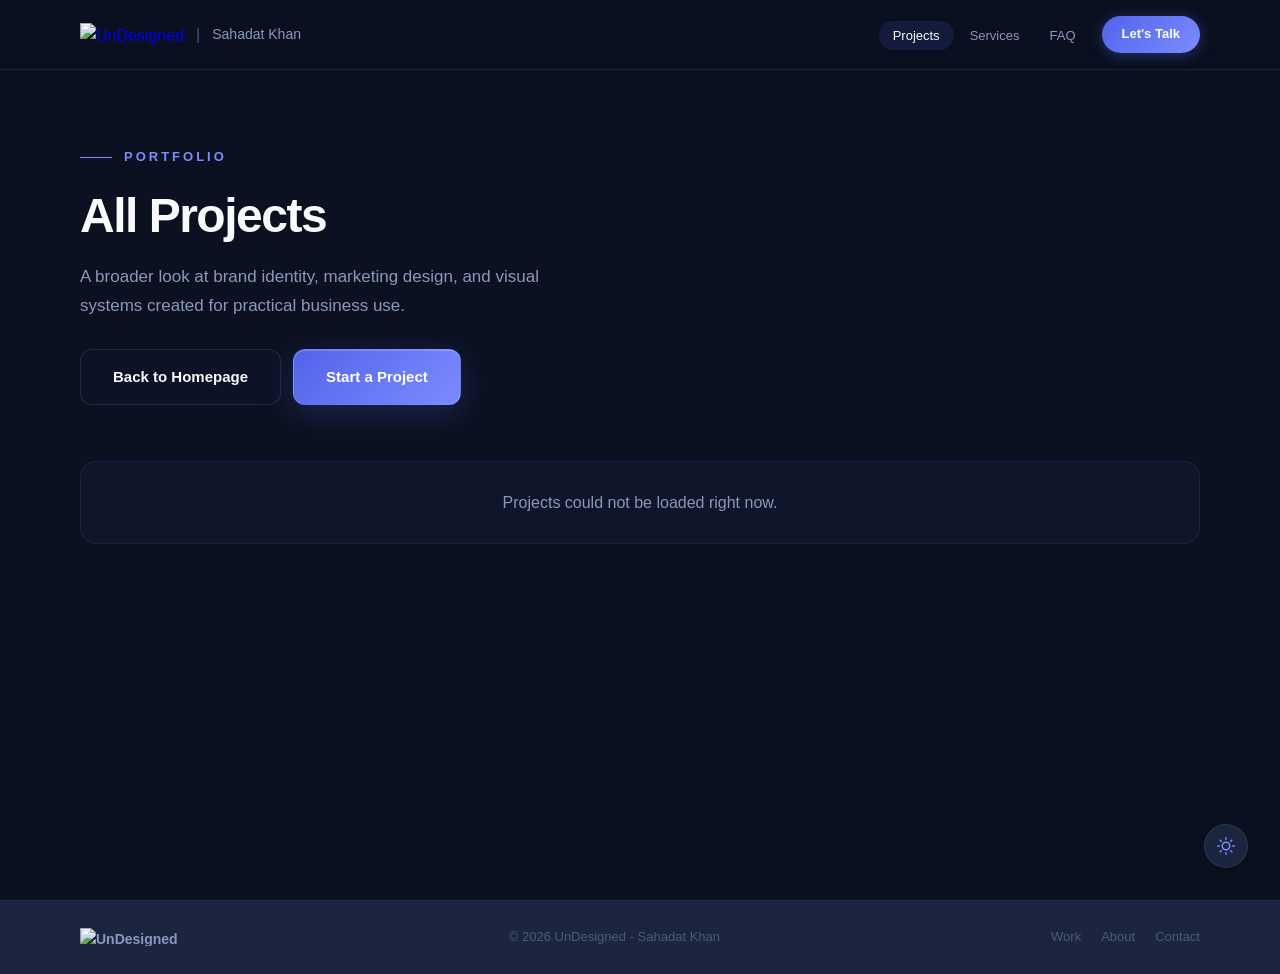
==== projects.html @ f13c40de "Add files via upload" ====
<!DOCTYPE html>
<html lang="en">

<head>
  <meta charset="UTF-8" />
  <meta name="viewport" content="width=device-width, initial-scale=1.0" />
  <title>Projects | UnDesigned by Sahadat Khan</title>
  <meta name="description"
    content="Selected brand identity, marketing design, and visual system projects by Sahadat Khan at UnDesigned." />
  <meta name="robots" content="index, follow" />
  <meta name="theme-color" content="#0b1120" />
  <link rel="shortcut icon" href="assets/favicons/favicon.ico" type="image/x-icon" />
  <link rel="icon" type="image/x-icon" href="assets/favicons/favicon.ico" />
  <link rel="stylesheet" href="style.css" />
  <style>
    .projects-page {
      min-height: 100vh;
      padding-top: 140px;
      background: var(--dark);
    }

    .projects-page-header {
      max-width: 1280px;
      margin: 0 auto 56px;
    }

    .all-projects-grid {
      display: grid;
      grid-template-columns: repeat(2, minmax(0, 1fr));
      gap: 24px;
      max-width: 1280px;
      margin: 0 auto;
    }

    .all-projects-grid .project-card {
      min-height: 100%;
    }

    .all-projects-grid .project-media {
      aspect-ratio: 16/10;
      min-height: 260px;
    }

    .projects-page-actions {
      display: flex;
      gap: 12px;
      flex-wrap: wrap;
      margin-top: 28px;
    }

    @media (max-width: 768px) {
      .projects-page {
        padding-top: 104px;
      }

      .all-projects-grid {
        grid-template-columns: 1fr;
        gap: 16px;
      }
    }
  </style>
</head>

<body class="glass-enabled">
  <div class="scroll-progress" id="scrollProgress"></div>

  <button class="theme-toggle" id="themeToggle" aria-label="Toggle Theme">
    <svg class="sun-icon" width="18" height="18" viewBox="0 0 24 24" fill="none" stroke="currentColor" stroke-width="2"
      stroke-linecap="round" stroke-linejoin="round">
      <circle cx="12" cy="12" r="5"></circle>
      <line x1="12" y1="1" x2="12" y2="3"></line>
      <line x1="12" y1="21" x2="12" y2="23"></line>
      <line x1="4.22" y1="4.22" x2="5.64" y2="5.64"></line>
      <line x1="18.36" y1="18.36" x2="19.78" y2="19.78"></line>
      <line x1="1" y1="12" x2="3" y2="12"></line>
      <line x1="21" y1="12" x2="23" y2="12"></line>
      <line x1="4.22" y1="19.78" x2="5.64" y2="18.36"></line>
      <line x1="18.36" y1="5.64" x2="19.78" y2="4.22"></line>
    </svg>
    <svg class="moon-icon" width="18" height="18" viewBox="0 0 24 24" fill="none" stroke="currentColor" stroke-width="2"
      stroke-linecap="round" stroke-linejoin="round">
      <path d="M21 12.79A9 9 0 1 1 11.21 3 7 7 0 0 0 21 12.79z"></path>
    </svg>
  </button>

  <div class="mobile-menu-backdrop" id="mobileBackdrop"></div>
  <div class="mobile-menu" id="mobileMenu">
    <button class="mobile-menu-close" id="mobileMenuClose" aria-label="Close menu">×</button>
    <ul>
      <li><a href="projects.html" class="mobile-link" data-nav-page="projects">Projects</a></li>
      <li><a href="index.html#services" class="mobile-link">Services</a></li>
      <li><a href="index.html#faq" class="mobile-link">FAQ</a></li>
      <li><a href="index.html#contact" class="mobile-link mobile-link-cta">Let's Talk</a></li>
    </ul>
  </div>

  <nav class="navbar fullwidth" id="navbar">
    <div class="nav-inner" id="navInner">
      <a href="index.html" class="nav-logo">
        <img src="assets/brand/UnDesigned Logo_wordmark lite.svg" alt="UnDesigned" class="nav-logo-wordmark logo-lite" />
        <img src="assets/brand/UnDesigned Logo_wordmark dark.svg" alt="UnDesigned" class="nav-logo-wordmark logo-dark" />
        <span class="nav-logo-sep">|</span>
        <span class="nav-logo-name">Sahadat Khan</span>
      </a>
      <ul class="nav-links" id="navLinks">
        <li><a href="projects.html" data-nav-page="projects">Projects</a></li>
        <li><a href="index.html#services">Services</a></li>
        <li><a href="index.html#faq">FAQ</a></li>
      </ul>
      <a href="index.html#contact" class="nav-cta">Let's Talk</a>
      <button class="hamburger" id="hamburger" aria-label="Menu">
        <span></span><span></span><span></span>
      </button>
    </div>
  </nav>

  <main>
    <section class="projects-page">
      <div class="projects-page-header reveal">
        <div class="section-label">Portfolio</div>
        <h1 class="section-title">All Projects</h1>
        <p class="section-subtitle">A broader look at brand identity, marketing design, and visual systems created for practical business use.</p>
        <div class="projects-page-actions">
          <a href="index.html#work" class="btn-secondary">Back to Homepage</a>
          <a href="index.html#contact" class="btn-primary">Start a Project</a>
        </div>
      </div>

      <div class="all-projects-grid" id="allProjectsGrid">
        <p class="projects-empty">Loading projects...</p>
      </div>
    </section>
  </main>

  <footer>
    <div class="footer-logo">
      <img src="assets/brand/UnDesigned Logo_wordmark lite.svg" alt="UnDesigned" class="footer-wordmark logo-lite" />
      <img src="assets/brand/UnDesigned Logo_wordmark dark.svg" alt="UnDesigned" class="footer-wordmark logo-dark" />
    </div>
    <div class="footer-copy">&copy; 2026 UnDesigned - Sahadat Khan</div>
    <div class="footer-links">
      <a href="index.html#work">Work</a>
      <a href="index.html#about">About</a>
      <a href="index.html#contact">Contact</a>
    </div>
  </footer>

  <script src="script.js"></script>
</body>

</html>
---- style.css ----
/* ═══════════════════════════════════════
   UnDesigned — style.css (COMPLETE)
   Sahadat Khan | Brand & Visual Designer
═══════════════════════════════════════ */

*,
*::before,
*::after {
  box-sizing: border-box;
  margin: 0;
  padding: 0;
}

:root {
  --dark: #0B1120;
  --dark2: #1B2540;
  --surface: #F8FAFC;
  --accent: #5263EB;
  --accent-light: #7B8CFF;
  --text-dim: #8899BB;
  --text-muted: #4A5A7A;
  --border: rgba(82, 99, 235, 0.15);
  --grad-a: linear-gradient(135deg, #5263EB, #7B8CFF);
  --grad-b: linear-gradient(180deg, #0B1120, #1B2540);
  --card-bg: rgba(27, 37, 64, 0.3);
  --service-card-bg: rgba(11, 17, 32, 0.7);
  --contact-form-bg: rgba(27, 37, 64, 0.4);
  --nav-bg: rgba(11, 17, 32, 0.45);
  --nav-island-bg: rgba(11, 17, 32, 0.5);
  --nav-island-border: rgba(255, 255, 255, 0.1);
  --mobile-menu-bg: rgba(11, 17, 32, 0.98);

  --glow-1: radial-gradient(circle, rgba(82, 99, 235, 0.14) 0%, transparent 60%);
  --glow-2: radial-gradient(circle, rgba(123, 140, 255, 0.08) 0%, transparent 60%);
  --shadow-sm: 0 4px 20px rgba(0, 0, 0, 0.3);
  --shadow-md: 0 10px 30px rgba(0, 0, 0, 0.1), inset 0 1px 1px rgba(255, 255, 255, 0.02);
  --shadow-lg: 0 20px 40px rgba(0, 0, 0, 0.1), inset 0 1px 1px rgba(255, 255, 255, 0.02);
  --noise-opacity: 0.4;
  --input-bg: rgba(255, 255, 255, 0.04);
  --glass-blur: 12px;
  --glass-border: rgba(255, 255, 255, 0.08);
}

[data-theme="light"] {
  --dark: #F8FAFC;
  --dark2: #F1F5F9;
  --surface: #0B1120;
  --accent: #3B4DF2;
  --accent-light: #5263EB;
  --text-dim: #334155;
  --text-muted: #64748B;
  --border: rgba(82, 99, 235, 0.2);
  --grad-a: linear-gradient(135deg, #3B4DF2, #5263EB);
  --grad-b: linear-gradient(180deg, #F8FAFC, #E2E8F0);
  --card-bg: rgba(255, 255, 255, 0.7);
  --service-card-bg: rgba(255, 255, 255, 0.75);
  --contact-form-bg: rgba(255, 255, 255, 0.8);
  --nav-bg: rgba(248, 250, 252, 0.8);
  --nav-island-bg: rgba(255, 255, 255, 0.8);
  --nav-island-border: rgba(82, 99, 235, 0.15);
  --mobile-menu-bg: rgba(248, 250, 252, 0.98);

  --glow-1: radial-gradient(circle, rgba(82, 99, 235, 0.08) 0%, transparent 60%);
  --glow-2: radial-gradient(circle, rgba(82, 99, 235, 0.04) 0%, transparent 60%);
  --shadow-sm: 0 4px 12px rgba(0, 0, 0, 0.05);
  --shadow-md: 0 10px 30px rgba(0, 0, 0, 0.05), inset 0 1px 1px rgba(255, 255, 255, 0.8);
  --shadow-lg: 0 20px 40px rgba(0, 0, 0, 0.08);
  --noise-opacity: 0.15;
  --input-bg: rgba(0, 0, 0, 0.03);
  --glass-border: rgba(82, 99, 235, 0.12);
}

html {
  scroll-behavior: smooth;
}

/* Focus Accessibility */
*:focus-visible {
  outline: 2px solid var(--accent-light);
  outline-offset: 4px;
  border-radius: 4px;
}

input:focus-visible,
textarea:focus-visible,
select:focus-visible {
  outline: none;
}

.sr-only {
  position: absolute;
  width: 1px;
  height: 1px;
  padding: 0;
  margin: -1px;
  overflow: hidden;
  clip: rect(0, 0, 0, 0);
  white-space: nowrap;
  border: 0;
}

body {
  background: var(--dark);
  color: var(--surface);
  font-family: 'Inter', sans-serif;
  font-size: 16px;
  line-height: 1.6;
  overflow-x: hidden;
  transition: background 0.3s ease, color 0.3s ease, border-color 0.3s ease, box-shadow 0.3s ease;
}

::-webkit-scrollbar {
  width: 4px;
}

::-webkit-scrollbar-track {
  background: var(--dark);
}

::-webkit-scrollbar-thumb {
  background: var(--accent);
  border-radius: 2px;
}

body::before {
  content: '';
  position: fixed;
  inset: 0;
  background-image: url("data:image/svg+xml,%3Csvg viewBox='0 0 256 256' xmlns='http://www.w3.org/2000/svg'%3E%3Cfilter id='noise'%3E%3CfeTurbulence type='fractalNoise' baseFrequency='0.9' numOctaves='4' stitchTiles='stitch'/%3E%3C/filter%3E%3Crect width='100%25' height='100%25' filter='url(%23noise)' opacity='0.04'/%3E%3C/svg%3E");
  pointer-events: none;
  z-index: 0;
  opacity: var(--noise-opacity);
}

/* Global grid — subtle, consistent across all sections */
body::after {
  content: '';
  position: fixed;
  inset: 0;
  background-image:
    linear-gradient(rgba(82, 99, 235, 0.03) 1px, transparent 1px),
    linear-gradient(90deg, rgba(82, 99, 235, 0.03) 1px, transparent 1px);
  background-size: 60px 60px;
  pointer-events: none;
  z-index: -1;
}

/* ───────────────────────────────────────
   PAGE LOADER
─────────────────────────────────────── */
.page-loader {
  position: fixed;
  inset: 0;
  z-index: 9999;
  background: var(--dark);
  display: flex;
  align-items: center;
  justify-content: center;
  transition: opacity 0.5s ease, visibility 0.5s ease;
}

.page-loader.hidden {
  opacity: 0;
  visibility: hidden;
  pointer-events: none;
}

.loader-logo {
  display: flex;
  flex-direction: column;
  align-items: center;
  gap: 20px;
}

.loader-logo img {
  height: 48px;
  width: auto;
  border-radius: 0px;
  animation: loaderPulse 1.2s ease-in-out infinite;
}

@keyframes loaderPulse {

  0%,
  100% {
    opacity: 1;
    transform: scale(1);
  }

  50% {
    opacity: 0.6;
    transform: scale(0.95);
  }
}

.loader-bar {
  width: 160px;
  height: 2px;
  background: rgba(82, 99, 235, 0.2);
  border-radius: 2px;
  overflow: hidden;
}

.loader-fill {
  height: 100%;
  width: 0%;
  background: var(--grad-a);
  border-radius: 2px;
  transition: width 0.05s linear;
}

/* ───────────────────────────────────────
   SCROLL PROGRESS BAR
─────────────────────────────────────── */
.scroll-progress {
  position: fixed;
  top: 0;
  left: 0;
  height: 3px;
  width: 0%;
  background: var(--grad-a);
  z-index: 9998;
  box-shadow: 0 0 8px rgba(82, 99, 235, 0.6);
  transition: width 0.1s linear;
}

/* ───────────────────────────────────────
   BACK TO TOP
─────────────────────────────────────── */
.back-to-top {
  position: fixed;
  bottom: 92px;
  right: 32px;
  z-index: 200;
  width: 44px;
  height: 44px;
  background: var(--dark2);
  border: 1px solid var(--border);
  border-radius: 50%;
  color: var(--accent-light);
  display: flex;
  align-items: center;
  justify-content: center;
  cursor: pointer;
  opacity: 0;
  visibility: hidden;
  transform: translateY(12px);
  transition: opacity 0.3s, visibility 0.3s, transform 0.3s, background 0.2s, color 0.2s, border-color 0.2s;
  backdrop-filter: blur(12px);
  box-shadow: var(--shadow-sm);
}

.back-to-top.visible {
  opacity: 1;
  visibility: visible;
  transform: translateY(0);
}

.back-to-top:hover {
  background: var(--accent);
  border-color: var(--accent);
  color: #fff;
  transform: translateY(-3px);
}

/* ───────────────────────────────────────
   THEME TOGGLE
─────────────────────────────────────── */
.theme-toggle {
  position: fixed;
  bottom: 32px;
  right: 32px;
  z-index: 950;
  width: 44px;
  height: 44px;
  background: var(--dark2);
  border: 1px solid var(--border);
  border-radius: 50%;
  color: var(--accent-light);
  display: flex;
  align-items: center;
  justify-content: center;
  cursor: pointer;
  touch-action: manipulation;
  -webkit-tap-highlight-color: transparent;
  user-select: none;
  backdrop-filter: blur(12px);
  box-shadow: var(--shadow-sm);
  transition: all 0.3s ease;
}

.theme-toggle:hover {
  background: var(--accent);
  border-color: var(--accent);
  color: #fff;
  transform: translateY(-3px);
  box-shadow: var(--shadow-md);
}

.theme-toggle svg {
  transition: transform 0.4s ease;
}

.theme-toggle:hover svg {
  transform: rotate(20deg);
}

.theme-toggle .sun-icon {
  display: block;
}

.theme-toggle .moon-icon {
  display: none;
}

[data-theme="light"] .theme-toggle .sun-icon {
  display: none;
}

[data-theme="light"] .theme-toggle .moon-icon {
  display: block;
}

/* Circular theme reveal — the new theme expands from the toggle position. */
::view-transition-old(root) {
  animation: none;
  z-index: 1;
}

::view-transition-new(root) {
  z-index: 2;
  animation: theme-radial-reveal 480ms ease-in-out both;
}

@keyframes theme-radial-reveal {
  from {
    clip-path: circle(0 at var(--theme-reveal-x) var(--theme-reveal-y));
  }

  to {
    clip-path: circle(var(--theme-reveal-radius) at var(--theme-reveal-x) var(--theme-reveal-y));
  }
}

/* Lightweight fallback for browsers and devices that skip the radial reveal. */
body.theme-fade {
  opacity: 0.78;
}

body.theme-fade,
body:not(.theme-fade) {
  transition: opacity 140ms ease-in-out;
}

@media (prefers-reduced-motion: reduce) {
  ::view-transition-old(root),
  ::view-transition-new(root) {
    animation: none;
  }

  body.theme-fade,
  body:not(.theme-fade) {
    transition: none;
  }
}

/* ───────────────────────────────────────
   LIGHTBOX
─────────────────────────────────────── */
.lightbox {
  position: fixed;
  inset: 0;
  z-index: 1000;
  display: flex;
  align-items: center;
  justify-content: center;
  opacity: 0;
  visibility: hidden;
  transition: opacity 0.3s ease, visibility 0.3s ease;
  padding: 24px;
}

.lightbox.open {
  opacity: 1;
  visibility: visible;
}

.lightbox-backdrop {
  position: absolute;
  inset: 0;
  background: rgba(5, 8, 16, 0.95);
  backdrop-filter: blur(12px);
  cursor: pointer;
}

.lightbox-img {
  position: relative;
  z-index: 2;
  max-width: 92vw;
  max-height: 88vh;
  border-radius: 12px;
  object-fit: contain;
  box-shadow: 0 24px 80px rgba(0, 0, 0, 0.7);
  transform: scale(0.92);
  transition: transform 0.35s cubic-bezier(0.4, 0, 0.2, 1);
}

.lightbox.open .lightbox-img {
  transform: scale(1);
}

.lightbox-close {
  position: absolute;
  top: 20px;
  right: 20px;
  z-index: 3;
  width: 40px;
  height: 40px;
  background: rgba(255, 255, 255, 0.08);
  border: 1px solid rgba(255, 255, 255, 0.15);
  border-radius: 50%;
  color: var(--surface);
  display: flex;
  align-items: center;
  justify-content: center;
  cursor: pointer;
  transition: background 0.2s, transform 0.2s;
}

.lightbox-close:hover {
  background: rgba(255, 255, 255, 0.18);
  transform: rotate(90deg);
}

.asset-cell,
.about-image-box,
.carousel-full-wrap,
.eletech-profile-wrap {
  position: relative;
  overflow: hidden;
}

.image-loading::before {
  content: '';
  position: absolute;
  inset: 0;
  z-index: 1;
  background:
    linear-gradient(100deg, transparent 30%, rgba(255, 255, 255, 0.16) 50%, transparent 70%),
    rgba(82, 99, 235, 0.08);
  background-size: 220% 100%;
  animation: imageShimmer 1.25s ease-in-out infinite;
  pointer-events: none;
}

[data-theme="light"] .image-loading::before {
  background:
    linear-gradient(100deg, transparent 30%, rgba(255, 255, 255, 0.8) 50%, transparent 70%),
    rgba(82, 99, 235, 0.1);
}

.image-loaded::before {
  opacity: 0;
  visibility: hidden;
  transition: opacity 0.35s ease, visibility 0.35s ease;
}

.image-fade {
  opacity: 0;
  transition: opacity 0.5s ease;
}

.image-fade.is-loaded {
  opacity: 1;
}

@keyframes imageShimmer {
  from {
    background-position: 140% 0;
  }

  to {
    background-position: -80% 0;
  }
}



/* ───────────────────────────────────────
   MOBILE MENU — slide in from right
─────────────────────────────────────── */
.mobile-menu {
  position: fixed;
  top: 0;
  right: 0;
  width: min(340px, 85vw);
  height: 100vh;
  z-index: 90;
  background: var(--mobile-menu-bg);
  backdrop-filter: blur(24px);
  -webkit-backdrop-filter: blur(24px);
  border-left: 1px solid var(--border);
  display: flex;
  flex-direction: column;
  justify-content: center;
  padding: 48px 40px;
  transform: translateX(100%);
  opacity: 0;
  visibility: hidden;
  transition: transform 0.4s cubic-bezier(0.4, 0, 0.2, 1),
    opacity 0.3s ease,
    visibility 0.4s ease;
}

.mobile-menu.open {
  transform: translateX(0);
  opacity: 1;
  visibility: visible;
}

.mobile-menu-backdrop {
  position: fixed;
  inset: 0;
  background: rgba(0, 0, 0, 0.6);
  z-index: 89;
  opacity: 0;
  visibility: hidden;
  transition: opacity 0.3s ease, visibility 0.3s ease;
}

.mobile-menu-backdrop.open {
  opacity: 1;
  visibility: visible;
}

.mobile-menu ul {
  list-style: none;
  display: flex;
  flex-direction: column;
  gap: 4px;
  padding: 0;
  width: 100%;
}

/* Staggered slide-in */
.mobile-menu li {
  transform: translateX(24px);
  opacity: 0;
  transition: transform 0.35s ease, opacity 0.35s ease;
}

.mobile-menu.open li:nth-child(1) {
  transform: translateX(0);
  opacity: 1;
  transition-delay: 0.05s;
}

.mobile-menu.open li:nth-child(2) {
  transform: translateX(0);
  opacity: 1;
  transition-delay: 0.10s;
}

.mobile-menu.open li:nth-child(3) {
  transform: translateX(0);
  opacity: 1;
  transition-delay: 0.15s;
}

.mobile-menu.open li:nth-child(4) {
  transform: translateX(0);
  opacity: 1;
  transition-delay: 0.20s;
}

.mobile-link {
  display: block;
  font-family: 'Sora', sans-serif;
  font-size: 26px;
  font-weight: 700;
  color: var(--text-dim);
  text-decoration: none;
  padding: 14px 0;
  border-bottom: 1px solid var(--border);
  transition: color 0.2s, padding-left 0.2s;
  letter-spacing: -0.5px;
}

.mobile-link:hover,
.mobile-link.active {
  color: var(--surface);
  padding-left: 8px;
}

.mobile-link-cta {
  display: flex;
  align-items: center;
  justify-content: center;
  margin-top: 20px;
  background: var(--grad-a);
  color: #fff !important;
  border-radius: 10px;
  padding: 16px 32px !important;
  border-bottom: none !important;
  font-size: 16px !important;
  box-shadow: 0 4px 24px rgba(82, 99, 235, 0.4);
  width: 100%;
}

.mobile-link-cta:hover {
  opacity: 0.9;
  transform: translateY(-2px);
  padding-left: 32px !important;
}

.mobile-menu-close {
  position: absolute;
  top: 16px;
  right: 16px;
  width: 44px;
  height: 44px;
  background: rgba(255, 255, 255, 0.06);
  border: 1px solid rgba(255, 255, 255, 0.1);
  border-radius: 8px;
  color: var(--text-dim);
  display: flex;
  align-items: center;
  justify-content: center;
  cursor: pointer;
  font-size: 18px;
  transition: background 0.2s, color 0.2s;
}

.mobile-menu-close:hover {
  background: rgba(255, 255, 255, 0.12);
  color: var(--surface);
}



/* ───────────────────────────────────────
   NAVBAR
─────────────────────────────────────── */
.navbar {
  position: fixed;
  top: 0;
  left: 0;
  right: 0;
  z-index: 100;
  display: flex;
  justify-content: center;
  pointer-events: none;
  transition: all 0.5s cubic-bezier(0.4, 0, 0.2, 1);
}

.navbar.fullwidth {
  top: 0;
  padding: 0;
}

.navbar.fullwidth .nav-inner {
  width: 100%;
  max-width: 100%;
  border-radius: 0;
  padding: 16px 80px;
  background: var(--nav-bg);
  backdrop-filter: blur(16px);
  -webkit-backdrop-filter: blur(16px);
  border-bottom: 1px solid var(--border);
  box-shadow: none;
}

.navbar.island {
  top: 20px;
  padding: 0 20px;
}

.navbar.island .nav-inner {
  width: 100%;
  max-width: 760px;
  border-radius: 100px;
  padding: 12px 20px;
  background: var(--nav-island-bg);
  backdrop-filter: blur(32px);
  -webkit-backdrop-filter: blur(32px);
  border: 1px solid var(--nav-island-border);
  box-shadow: var(--shadow-lg);
}

.nav-inner {
  pointer-events: all;
  display: flex;
  align-items: center;
  gap: 0;
  transition: all 0.5s cubic-bezier(0.4, 0, 0.2, 1);
}

.nav-logo {
  display: flex;
  align-items: center;
  gap: 10px;
  text-decoration: none;
  flex-shrink: 0;
  margin-right: auto;
}

.nav-logo-img {
  height: 35px;
  width: auto;
  border-radius: 1px;
  object-fit: contain;
  display: block;
}

.nav-logo-brand {
  font-family: 'Sora', sans-serif;
  font-weight: 700;
  font-size: 15px;
  color: var(--surface);
  letter-spacing: -0.3px;
}

.nav-logo-wordmark {
  height: 22px;
  width: auto;
  object-fit: contain;
  display: block;
}

/* Logo visibility based on theme */
.logo-dark {
  display: none !important;
}

.logo-lite {
  display: block !important;
}

[data-theme="light"] .logo-dark {
  display: block !important;
}

[data-theme="light"] .logo-lite {
  display: none !important;
}

.nav-logo-sep {
  color: var(--text-muted);
  font-size: 16px;
  font-weight: 300;
  margin: 0 2px;
}

.nav-logo-name {
  font-family: 'Inter', sans-serif;
  font-weight: 400;
  font-size: 14px;
  color: var(--text-dim);
}

.nav-links {
  display: flex;
  gap: 2px;
  list-style: none;
  margin-left: auto;
  margin-right: 12px;
}

.nav-links a {
  color: var(--text-dim);
  text-decoration: none;
  font-size: 13px;
  font-weight: 500;
  padding: 7px 14px;
  border-radius: 100px;
  transition: color 0.2s, background 0.2s;
  white-space: nowrap;
}

.nav-links a:hover,
.nav-links a.active {
  color: var(--surface);
  background: rgba(82, 99, 235, 0.15);
}

.nav-cta {
  background: var(--grad-a);
  color: #fff;
  padding: 8px 20px;
  border-radius: 100px;
  font-weight: 600;
  font-size: 13px;
  text-decoration: none;
  flex-shrink: 0;
  white-space: nowrap;
  transition: opacity 0.2s, transform 0.2s;
  box-shadow: 0 2px 14px rgba(82, 99, 235, 0.4);
}

.nav-cta:hover {
  opacity: 0.88;
  transform: scale(1.03);
}

.hamburger {
  display: none;
  flex-direction: column;
  justify-content: center;
  align-items: center;
  gap: 5px;
  width: 44px;
  height: 44px;
  background: rgba(255, 255, 255, 0.06);
  border: 1px solid rgba(255, 255, 255, 0.1);
  border-radius: 8px;
  cursor: pointer;
  flex-shrink: 0;
  margin-left: 8px;
}

.hamburger span {
  display: block;
  width: 18px;
  height: 1.5px;
  background: var(--surface);
  border-radius: 2px;
  transition: transform 0.3s ease, opacity 0.3s ease;
  transform-origin: center;
}

.hamburger.open span:nth-child(1) {
  transform: translateY(6.5px) rotate(45deg);
}

.hamburger.open span:nth-child(2) {
  opacity: 0;
  transform: scaleX(0);
}

.hamburger.open span:nth-child(3) {
  transform: translateY(-6.5px) rotate(-45deg);
}

/* ───────────────────────────────────────
   HERO
─────────────────────────────────────── */
.hero {
  min-height: 100vh;
  display: flex;
  align-items: center;
  padding: 100px 80px 60px;
  position: relative;
  overflow: hidden;
}

.hero-glow {
  position: absolute;
  width: 900px;
  height: 900px;
  background: radial-gradient(circle, rgba(82, 99, 235, 0.14) 0%, transparent 60%);
  top: 50%;
  left: 50%;
  transform: translate(-50%, -50%);
  pointer-events: none;
}

.hero-glow-2 {
  position: absolute;
  width: 600px;
  height: 600px;
  background: radial-gradient(circle, rgba(123, 140, 255, 0.08) 0%, transparent 60%);
  bottom: -5%;
  right: 0%;
  pointer-events: none;
}

.hero-grid-lines {
  display: none;
}

.hero-content {
  position: relative;
  z-index: 1;
  width: 100%;
  max-width: 900px;
}

.hero-badge {
  display: inline-flex;
  align-items: center;
  gap: 8px;
  background: rgba(82, 99, 235, 0.12);
  border: 1px solid rgba(82, 99, 235, 0.3);
  border-radius: 100px;
  padding: 6px 16px;
  font-size: 13px;
  color: var(--accent-light);
  font-weight: 500;
  margin-bottom: 24px;
  animation: fadeUp 0.6s ease both;
}

.badge-dot {
  width: 7px;
  height: 7px;
  background: #4ade80;
  border-radius: 50%;
  animation: availablePulse 2s infinite;
  box-shadow: 0 0 0 0 rgba(74, 222, 128, 0.5);
}

@keyframes availablePulse {
  0% {
    box-shadow: 0 0 0 0 rgba(74, 222, 128, 0.5);
  }

  70% {
    box-shadow: 0 0 0 7px rgba(74, 222, 128, 0);
  }

  100% {
    box-shadow: 0 0 0 0 rgba(74, 222, 128, 0);
  }
}

.hero-big-title {
  font-family: 'Sora', sans-serif;
  font-size: clamp(60px, 11vw, 144px);
  font-weight: 800;
  line-height: 1;
  letter-spacing: -5px;
  background: var(--grad-a);
  -webkit-background-clip: text;
  -webkit-text-fill-color: transparent;
  background-clip: text;
  margin-bottom: 24px;
  animation: fadeUp 1s cubic-bezier(0.16, 1, 0.3, 1) both;
  user-select: none;
  display: inline-block;
  padding-bottom: 0.08em;
}

.hero-wordmark {
  width: clamp(320px, 85vw, 1100px);
  height: auto;
  object-fit: contain;
  display: block;
}

.hero-title {
  font-family: 'Sora', sans-serif;
  font-size: clamp(20px, 3vw, 36px);
  font-weight: 700;
  line-height: 1.35;
  letter-spacing: -0.5px;
  margin-bottom: 24px;
  animation: fadeUp 1s cubic-bezier(0.16, 1, 0.3, 1) 0.1s both;
  color: var(--surface);
}

.hero-title .accent-word {
  background: var(--grad-a);
  -webkit-background-clip: text;
  -webkit-text-fill-color: transparent;
  background-clip: text;
}

.hero-subtitle {
  font-size: 17px;
  color: var(--text-dim);
  max-width: 500px;
  line-height: 1.7;
  margin-bottom: 40px;
  animation: fadeUp 0.6s 0.2s ease both;
}

.hero-actions {
  display: flex;
  gap: 16px;
  flex-wrap: wrap;
  animation: fadeUp 0.6s 0.3s ease both;
}

/* ───────────────────────────────────────
   BUTTONS
─────────────────────────────────────── */
.btn-primary {
  display: inline-flex;
  align-items: center;
  gap: 8px;
  background: var(--grad-a);
  color: #fff;
  padding: 15px 32px;
  border-radius: 12px;
  font-weight: 600;
  font-size: 15px;
  text-decoration: none;
  border: 1px solid rgba(255, 255, 255, 0.1);
  cursor: pointer;
  font-family: 'Inter', sans-serif;
  transition: all 0.5s cubic-bezier(0.16, 1, 0.3, 1);
  box-shadow: 0 8px 32px rgba(82, 99, 235, 0.25), inset 0 1px 1px rgba(255, 255, 255, 0.2);
}

.btn-primary:hover {
  transform: translateY(-3px);
  box-shadow: 0 16px 40px rgba(82, 99, 235, 0.4), inset 0 1px 1px rgba(255, 255, 255, 0.4);
}

.btn-secondary {
  display: inline-flex;
  align-items: center;
  gap: 8px;
  background: rgba(82, 99, 235, 0.03);
  color: var(--surface);
  padding: 15px 32px;
  border-radius: 12px;
  font-weight: 600;
  font-size: 15px;
  text-decoration: none;
  border: 1px solid rgba(255, 255, 255, 0.1);
  transition: all 0.5s cubic-bezier(0.16, 1, 0.3, 1);
  backdrop-filter: blur(8px);
  -webkit-backdrop-filter: blur(8px);
}

[data-theme="light"] .btn-secondary {
  border: 1.5px solid rgba(59, 77, 242, 0.5);
  background: rgba(59, 77, 242, 0.06);
  color: var(--accent);
}

[data-theme="light"] .btn-secondary:hover {
  background: rgba(59, 77, 242, 0.14);
  border-color: var(--accent);
  color: var(--accent);
  transform: translateY(-3px);
  box-shadow: 0 12px 32px rgba(59, 77, 242, 0.18);
}

.btn-secondary:hover {
  background: rgba(82, 99, 235, 0.15);
  border-color: rgba(255, 255, 255, 0.25);
  transform: translateY(-3px);
  color: #fff;
  box-shadow: 0 12px 32px rgba(82, 99, 235, 0.15);
}

/* ───────────────────────────────────────
   SECTION BASE
─────────────────────────────────────── */
section {
  padding: 140px 80px;
  position: relative;
}

.section-label {
  display: inline-flex;
  align-items: center;
  gap: 12px;
  font-size: 13px;
  font-weight: 700;
  letter-spacing: 3px;
  text-transform: uppercase;
  color: var(--accent-light);
  margin-bottom: 20px;
}

.section-label::before {
  content: '';
  width: 32px;
  height: 1.5px;
  background: var(--accent-light);
}

.section-title {
  font-family: 'Sora', sans-serif;
  font-size: clamp(32px, 4.5vw, 48px);
  font-weight: 800;
  letter-spacing: -1.5px;
  line-height: 1.15;
  margin-bottom: 20px;
}

.section-subtitle {
  color: var(--text-dim);
  font-size: 17px;
  max-width: 480px;
  line-height: 1.7;
}

/* ───────────────────────────────────────
   ABOUT
─────────────────────────────────────── */
#about {
  background: var(--grad-b);
  border-top: 1px solid var(--border);
  border-bottom: 1px solid var(--border);
}

.about-grid {
  display: grid;
  grid-template-columns: 1fr 1.3fr;
  gap: 120px;
  align-items: center;
  max-width: 1280px;
  margin: 0 auto;
}

.about-image-wrap {
  position: relative;
}

.about-image-box {
  width: 100%;
  aspect-ratio: 4/5;
  border: 1px solid var(--border);
  border-radius: 16px;
  overflow: hidden;
}

.about-image-box img {
  width: 100%;
  height: 100%;
  object-fit: cover;
  object-position: top center;
}

.about-image-badge {
  position: absolute;
  bottom: -16px;
  right: -16px;
  background: var(--dark);
  border: 1px solid var(--border);
  border-radius: 12px;
  padding: 14px 18px;
  display: flex;
  align-items: center;
  gap: 12px;
}

.badge-icon {
  width: 38px;
  height: 38px;
  background: var(--grad-a);
  border-radius: 10px;
  display: flex;
  align-items: center;
  justify-content: center;
  font-size: 16px;
}

.badge-text strong {
  display: block;
  font-family: 'Sora', sans-serif;
  font-size: 14px;
  font-weight: 700;
}

.badge-text span {
  font-size: 12px;
  color: var(--text-dim);
}

.about-desc {
  color: var(--text-dim);
  font-size: 16px;
  line-height: 1.8;
  margin-bottom: 20px;
  max-width: 65ch;
}

/* STATS */
.about-stats {
  display: flex;
  gap: 0;
  margin: 28px 0 32px;
  border: 1px solid var(--border);
  border-radius: 14px;
  overflow: hidden;
  background: rgba(82, 99, 235, 0.04);
}

.about-stat {
  flex: 1;
  padding: 20px 16px;
  text-align: center;
  border-right: 1px solid var(--border);
  position: relative;
  transition: background 0.3s;
}

.about-stat:last-child {
  border-right: none;
}

.about-stat:hover {
  background: rgba(82, 99, 235, 0.08);
}

.about-stat::before {
  content: '';
  position: absolute;
  bottom: 0;
  left: 0;
  right: 0;
  height: 2px;
  background: var(--grad-a);
  transform: scaleX(0);
  transition: transform 0.4s ease;
  transform-origin: left;
}

.about-stat:hover::before {
  transform: scaleX(1);
}

.about-stat-number {
  font-family: 'Sora', sans-serif;
  font-size: clamp(22px, 2.8vw, 30px);
  font-weight: 800;
  background: var(--grad-a);
  -webkit-background-clip: text;
  -webkit-text-fill-color: transparent;
  background-clip: text;
  line-height: 1.1;
  margin-bottom: 6px;
  display: inline-block;
}

.about-stat-number.counting {
  animation: meterPulse 0.1s ease;
}

@keyframes meterPulse {
  0% {
    transform: scale(1);
  }

  50% {
    transform: scale(1.08);
  }

  100% {
    transform: scale(1);
  }
}

.about-stat-label {
  font-size: 11px;
  color: var(--text-dim);
  font-weight: 500;
  letter-spacing: 0.3px;
}

/* SKILLS */
.about-skills {
  display: flex;
  flex-wrap: wrap;
  gap: 10px;
  margin-bottom: 36px;
}

.skill-tag {
  background: rgba(82, 99, 235, 0.1);
  border: 1px solid rgba(82, 99, 235, 0.25);
  color: var(--accent-light);
  font-size: 13px;
  font-weight: 500;
  padding: 6px 14px;
  border-radius: 100px;
  opacity: 0;
  transform: translateY(8px);
  transition: opacity 0.4s ease, transform 0.4s ease, background 0.2s;
}

.about-text.visible .skill-tag {
  opacity: 1;
  transform: translateY(0);
}

.about-text.visible .skill-tag:nth-child(1) {
  transition-delay: 0.05s;
}

.about-text.visible .skill-tag:nth-child(2) {
  transition-delay: 0.10s;
}

.about-text.visible .skill-tag:nth-child(3) {
  transition-delay: 0.15s;
}

.about-text.visible .skill-tag:nth-child(4) {
  transition-delay: 0.20s;
}

.about-text.visible .skill-tag:nth-child(5) {
  transition-delay: 0.25s;
}

.about-text.visible .skill-tag:nth-child(6) {
  transition-delay: 0.30s;
}

.about-text.visible .skill-tag:nth-child(7) {
  transition-delay: 0.35s;
}

.about-text.visible .skill-tag:nth-child(8) {
  transition-delay: 0.40s;
}

.skill-tag:hover {
  background: rgba(82, 99, 235, 0.2);
}

/* SECTION LABEL animation */
.reveal .section-label,
.about-text .section-label {
  opacity: 0;
  transform: translateX(-12px);
  transition: opacity 0.5s ease 0.1s, transform 0.5s ease 0.1s;
}

.reveal.visible .section-label,
.about-text.visible .section-label {
  opacity: 1;
  transform: translateX(0);
}

/* ───────────────────────────────────────
   WORK
─────────────────────────────────────── */
#work {
  background: var(--dark);
}

.work-header {
  display: flex;
  align-items: flex-start;
  flex-direction: column;
  justify-content: flex-start;
  margin-bottom: 56px;
  max-width: 1280px;
  margin-left: auto;
  margin-right: auto;
  gap: 12px;
}

.projects-grid {
  display: grid;
  grid-template-columns: minmax(0, 1.2fr) minmax(320px, 0.8fr);
  gap: 24px;
  max-width: 1280px;
  margin: 0 auto;
  align-items: stretch;
}

.supporting-projects {
  display: grid;
  gap: 24px;
}

.project-card {
  overflow: hidden;
  background: var(--card-bg);
  border: 1px solid var(--border);
  border-radius: 20px;
  box-shadow: var(--shadow-lg);
  backdrop-filter: blur(20px);
  -webkit-backdrop-filter: blur(20px);
  transition: transform 0.4s cubic-bezier(0.16, 1, 0.3, 1), border-color 0.3s ease, box-shadow 0.3s ease;
}

.project-card:hover {
  border-color: rgba(82, 99, 235, 0.4);
  transform: translateY(-4px);
  box-shadow: var(--shadow-lg), 0 24px 48px rgba(82, 99, 235, 0.1);
}

.featured-card {
  display: flex;
  flex-direction: column;
  min-height: 620px;
}

.supporting-card {
  display: grid;
  grid-template-columns: minmax(160px, 0.9fr) minmax(0, 1.1fr);
  min-height: 298px;
}

.project-media {
  display: block;
  width: 100%;
  min-height: 100%;
  padding: 0;
  overflow: hidden;
  background: rgba(255, 255, 255, 0.03);
  border: 0;
  color: inherit;
  cursor: zoom-in;
}

.featured-card .project-media {
  aspect-ratio: 16/10;
  min-height: 360px;
}

.supporting-card .project-media {
  aspect-ratio: auto;
}

.project-media img {
  display: block;
  width: 100%;
  height: 100%;
  object-fit: cover;
  opacity: 0;
  transform: scale(1.02);
  transition: opacity 0.35s ease, transform 0.5s cubic-bezier(0.16, 1, 0.3, 1);
}

.project-media img.is-loaded {
  opacity: 1;
  transform: scale(1);
}

.project-card:hover .project-media img {
  transform: scale(1.04);
}

.project-card-content {
  display: flex;
  flex: 1;
  flex-direction: column;
  align-items: flex-start;
  padding: 28px;
}

.supporting-card .project-card-content {
  padding: 24px;
}

.project-category {
  margin-bottom: 12px;
  color: var(--accent-light);
  font-size: 11px;
  font-weight: 700;
  letter-spacing: 0.12em;
  text-transform: uppercase;
}

.project-card-title {
  margin-bottom: 12px;
  font-family: 'Sora', sans-serif;
  font-size: clamp(22px, 2.2vw, 34px);
  font-weight: 800;
  line-height: 1.08;
}

.supporting-card .project-card-title {
  font-size: clamp(18px, 1.6vw, 24px);
}

.project-card-desc {
  color: var(--text-dim);
  font-size: 14px;
  line-height: 1.7;
}

.project-card-link {
  display: inline-flex;
  align-items: center;
  gap: 8px;
  margin-top: auto;
  padding-top: 22px;
  color: var(--surface);
  font-size: 13px;
  font-weight: 700;
  text-decoration: none;
  transition: color 0.2s ease, gap 0.2s ease;
}

.project-card-link:hover {
  gap: 12px;
  color: var(--accent-light);
}

.projects-cta-wrap {
  display: flex;
  justify-content: center;
  margin-top: 40px;
}

.projects-empty {
  grid-column: 1 / -1;
  padding: 28px;
  color: var(--text-dim);
  text-align: center;
  background: var(--card-bg);
  border: 1px solid var(--border);
  border-radius: 16px;
}

.why-section {
  background: var(--dark);
  border-bottom: 1px solid var(--border);
}

.why-grid {
  display: grid;
  grid-template-columns: repeat(4, minmax(0, 1fr));
  gap: 18px;
  max-width: 1280px;
  margin: 0 auto;
}

.trust-card {
  min-height: 230px;
  padding: 28px;
  background: var(--card-bg);
  border: 1px solid var(--border);
  border-radius: 18px;
  box-shadow: var(--shadow-md);
  backdrop-filter: blur(16px);
  -webkit-backdrop-filter: blur(16px);
  transition: transform 0.35s cubic-bezier(0.16, 1, 0.3, 1), border-color 0.3s ease, box-shadow 0.3s ease;
}

.trust-card:hover {
  border-color: rgba(82, 99, 235, 0.38);
  transform: translateY(-4px);
  box-shadow: var(--shadow-md), 0 18px 36px rgba(82, 99, 235, 0.08);
}

.trust-header {
  display: flex;
  align-items: center;
  gap: 12px;
  margin-bottom: 18px;
}

.trust-icon {
  display: grid;
  flex: 0 0 40px;
  width: 40px;
  height: 40px;
  place-items: center;
  color: var(--accent-light);
  background: rgba(82, 99, 235, 0.12);
  border: 1px solid rgba(82, 99, 235, 0.25);
  border-radius: 12px;
  font-family: 'Sora', sans-serif;
  font-weight: 800;
}

.trust-title {
  font-family: 'Sora', sans-serif;
  font-size: 17px;
  font-weight: 700;
  line-height: 1.25;
}

.trust-desc {
  color: var(--text-dim);
  font-size: 14px;
  line-height: 1.7;
}

.project-section {
  margin-bottom: 72px;
  padding: 48px;
  background: var(--card-bg);
  border: 1px solid var(--border);
  border-radius: 24px;
  box-shadow: var(--shadow-lg);
  backdrop-filter: blur(24px);
  -webkit-backdrop-filter: blur(24px);
  transition: all 0.5s cubic-bezier(0.16, 1, 0.3, 1);
  max-width: 1280px;
  margin-left: auto;
  margin-right: auto;
}

.project-section:hover {
  border-color: rgba(82, 99, 235, 0.4);
  transform: translateY(-4px);
  box-shadow: var(--shadow-lg), 0 30px 60px rgba(82, 99, 235, 0.1);
}

.proj-header {
  display: flex;
  gap: 24px;
  align-items: flex-start;
  margin-bottom: 32px;
}

.proj-index {
  font-family: 'Sora', sans-serif;
  font-size: 44px;
  font-weight: 800;
  color: rgba(82, 99, 235, 0.2);
  line-height: 1;
  flex-shrink: 0;
  min-width: 60px;
  transition: color 0.3s, transform 0.3s;
}

.project-section:hover .proj-index {
  color: rgba(82, 99, 235, 0.4);
  transform: scale(1.05);
}

.proj-title {
  font-family: 'Sora', sans-serif;
  font-size: 24px;
  font-weight: 700;
  margin-bottom: 8px;
  letter-spacing: -0.5px;
}

.proj-desc {
  color: var(--text-dim);
  font-size: 14px;
  line-height: 1.7;
  max-width: 540px;
}

.proj-subsection {
  margin-bottom: 24px;
}

.proj-sub-label {
  font-size: 11px;
  font-weight: 600;
  letter-spacing: 2px;
  text-transform: uppercase;
  color: var(--text-muted);
  margin-bottom: 12px;
  padding-bottom: 8px;
  border-bottom: 1px solid var(--border);
}

/* Asset Grids */
.proj-assets-grid {
  display: grid;
  gap: 10px;
}

.logos-grid {
  grid-template-columns: repeat(3, 1fr);
}

.brewbite-logos {
  grid-template-columns: repeat(4, 1fr);
}

.brew-print {
  grid-template-columns: repeat(3, minmax(0, 425px));
  justify-content: start;
  gap: 12px;
}

.sheet-social {
  grid-template-columns: repeat(4, 1fr);
}

.glowera-identity {
  grid-template-columns: repeat(3, 1fr);
}

.glowera-pack {
  grid-template-columns: repeat(3, 1fr);
}

.glowera-social {
  grid-template-columns: repeat(4, 1fr);
}

.yt-grid {
  grid-template-columns: repeat(3, 1fr);
}

.asset-cell {
  background: rgba(255, 255, 255, 0.02);
  border: 1px solid rgba(255, 255, 255, 0.04);
  border-radius: 12px;
  overflow: hidden;
  aspect-ratio: 1/1;
  display: flex;
  align-items: center;
  justify-content: center;
  position: relative;
  transition: all 0.4s cubic-bezier(0.16, 1, 0.3, 1);
}

.asset-cell:hover {
  border-color: rgba(82, 99, 235, 0.4);
  transform: scale(1.03) translateY(-2px);
  box-shadow: 0 12px 24px rgba(0, 0, 0, 0.2);
}

.asset-cell::after {
  content: '';
  position: absolute;
  inset: 0;
  background: linear-gradient(135deg, rgba(255, 255, 255, 0.03) 0%, transparent 60%);
  pointer-events: none;
  border-radius: inherit;
}

.asset-cell img {
  width: 100%;
  height: 100%;
  object-fit: contain;
  padding: 10px;
  display: block;
}

.asset-cell.dark-cell {
  background: #111;
}

.asset-cell.light-cell {
  background: #f0f0f0;
}

.asset-cell.ratio-1-1 {
  aspect-ratio: 1/1;
}

.asset-cell.ratio-16-9 {
  aspect-ratio: 16/9;
}

.asset-cell.ratio-16-9 img {
  object-fit: cover;
  padding: 0;
}

.wide-cell {
  grid-column: 1/-1;
  aspect-ratio: 16/7;
}

.wide-cell img {
  object-fit: cover;
  padding: 0;
}

.tall-cell {
  aspect-ratio: 3/4;
}

.square-cell {
  aspect-ratio: 1/1;
}

.brew-print-cell {
  aspect-ratio: 4/5;
}

.brew-print-cell img {
  object-fit: cover;
  padding: 0;
  width: 100%;
  height: 100%;
}

/* Eletech profile */
.eletech-profile-wrap {
  width: 100%;
  border: 1px solid var(--border);
  border-radius: 12px;
  overflow: hidden;
  background: rgba(255, 255, 255, 0.02);
}

.eletech-profile-img {
  width: 100%;
  height: auto;
  display: block;
  object-fit: contain;
}

/* Carousel — full auto height */
.carousel-full-wrap {
  width: 100%;
  border: 1px solid var(--border);
  border-radius: 12px;
  overflow: hidden;
  background: rgba(255, 255, 255, 0.02);
}

.carousel-full-img {
  width: 100%;
  height: auto;
  display: block;
  object-fit: contain;
}

/* Placeholders */
.placeholder-cell {
  background: rgba(82, 99, 235, 0.04);
  border: 1px dashed rgba(82, 99, 235, 0.2);
  border-radius: 10px;
  aspect-ratio: 1/1;
  display: flex;
  align-items: center;
  justify-content: center;
  font-size: 13px;
  color: var(--text-muted);
  font-weight: 500;
  transition: border-color 0.2s, background 0.2s, color 0.2s;
}

.placeholder-cell:hover {
  background: rgba(82, 99, 235, 0.08);
  border-color: rgba(82, 99, 235, 0.4);
  color: var(--accent-light);
}

.placeholder-cell.ratio-16-9 {
  aspect-ratio: 16/9;
}

.placeholder-cell.tall-cell {
  aspect-ratio: 3/4;
}

.placeholder-cell.square-cell {
  aspect-ratio: 1/1;
}

.card-tags {
  display: flex;
  gap: 8px;
  flex-wrap: wrap;
  margin-bottom: 8px;
}

.card-tag {
  font-size: 11px;
  font-weight: 600;
  letter-spacing: 1px;
  text-transform: uppercase;
  color: var(--accent);
  background: rgba(82, 99, 235, 0.1);
  padding: 3px 10px;
  border-radius: 100px;
}

/* ───────────────────────────────────────
   SERVICES
─────────────────────────────────────── */
.services-section {
  background: var(--grad-b);
  border-top: 1px solid var(--border);
  border-bottom: 1px solid var(--border);
}

.services-grid {
  display: grid;
  grid-template-columns: repeat(2, 1fr);
  gap: 24px;
  margin-top: 56px;
  align-items: start;
  max-width: 1280px;
  margin-left: auto;
  margin-right: auto;
}

.service-card {
  background: var(--service-card-bg);
  border: 1px solid var(--border);
  border-radius: 20px;
  padding: 36px;
  cursor: pointer;
  box-shadow: var(--shadow-md);
  backdrop-filter: blur(16px);
  -webkit-backdrop-filter: blur(16px);
  transition: all 0.5s cubic-bezier(0.16, 1, 0.3, 1);
}

.service-card:hover,
.service-card.expanded {
  border-color: rgba(82, 99, 235, 0.4);
  transform: translateY(-4px);
  box-shadow: var(--shadow-md), 0 24px 48px rgba(82, 99, 235, 0.1);
}

.service-header {
  display: flex;
  align-items: center;
  gap: 14px;
}

.service-icon {
  width: 44px;
  height: 44px;
  background: rgba(82, 99, 235, 0.12);
  border: 1px solid rgba(82, 99, 235, 0.25);
  border-radius: 12px;
  display: flex;
  align-items: center;
  justify-content: center;
  font-size: 20px;
  flex-shrink: 0;
  transition: background 0.3s, transform 0.4s ease;
}

.service-card:hover .service-icon,
.service-card.expanded .service-icon {
  background: rgba(82, 99, 235, 0.22);
  transform: rotate(15deg) scale(1.1);
}

.service-title {
  font-family: 'Sora', sans-serif;
  font-size: 16px;
  font-weight: 700;
  color: var(--surface);
  flex: 1;
}

.service-arrow {
  font-size: 16px;
  color: var(--text-muted);
  transition: transform 0.3s ease, color 0.3s;
  flex-shrink: 0;
}

.service-card:hover .service-arrow,
.service-card.expanded .service-arrow {
  transform: rotate(180deg);
  color: var(--accent-light);
}

.service-body {
  max-height: 0;
  overflow: hidden;
  opacity: 0;
  transition:
    max-height 0.5s cubic-bezier(0.4, 0, 0.2, 1),
    opacity 0.35s ease,
    padding-top 0.35s ease;
  /* Collapse delay — prevents immediate snap when mouse leaves */
  transition-delay: 0.08s;
  padding-top: 0;
  pointer-events: none;
}

.service-card:hover .service-body,
.service-card.expanded .service-body {
  max-height: 300px;
  opacity: 1;
  padding-top: 20px;
  pointer-events: auto;
  transition-delay: 0s;
}

.service-desc {
  font-size: 14px;
  color: var(--text-dim);
  line-height: 1.7;
  margin-bottom: 14px;
}

.service-list {
  list-style: none;
  display: flex;
  flex-direction: column;
  gap: 8px;
}

.service-list li {
  font-size: 13px;
  color: var(--text-dim);
  display: flex;
  align-items: center;
  gap: 8px;
}

.service-list li::before {
  content: '';
  width: 4px;
  height: 4px;
  background: var(--accent);
  border-radius: 50%;
  flex-shrink: 0;
}

/* ───────────────────────────────────────
   FAQ
─────────────────────────────────────── */
.faq-section {
  background: var(--dark);
  border-bottom: 1px solid var(--border);
}

.faq-inner {
  max-width: 800px;
  margin: 0 0;
}

.faq-grid {
  display: flex;
  flex-direction: column;
  gap: 16px;
  margin-top: 56px;
  text-align: left;
}

.faq-item {
  background: var(--card-bg);
  border: 1px solid var(--border);
  border-radius: 16px;
  overflow: hidden;
  transition: all 0.4s cubic-bezier(0.16, 1, 0.3, 1);
}

.faq-item:hover,
.faq-item.open {
  border-color: rgba(82, 99, 235, 0.4);
  background: var(--service-card-bg);
  box-shadow: var(--shadow-sm);
}

.faq-question {
  width: 100%;
  background: none;
  border: none;
  padding: 24px;
  display: flex;
  justify-content: space-between;
  align-items: center;
  gap: 16px;
  cursor: pointer;
  text-align: left;
  font-family: 'Sora', sans-serif;
  font-size: 16px;
  font-weight: 700;
  color: var(--surface);
}

.faq-arrow {
  display: flex;
  align-items: center;
  justify-content: center;
  width: 28px;
  height: 28px;
  background: rgba(82, 99, 235, 0.08);
  border: 1px solid var(--border);
  border-radius: 50%;
  color: var(--accent-light);
  flex-shrink: 0;
  transition: transform 0.3s ease, background 0.3s, border-color 0.3s;
}

.faq-item:hover .faq-arrow,
.faq-item.open .faq-arrow {
  background: rgba(82, 99, 235, 0.16);
  border-color: var(--accent-light);
  transform: rotate(180deg);
}

.faq-answer {
  max-height: 0;
  overflow: hidden;
  opacity: 0;
  padding: 0 24px;
  transition: max-height 0.4s cubic-bezier(0.4, 0, 0.2, 1), opacity 0.3s ease, padding 0.3s ease;
  transition-delay: 0.05s;
}

.faq-item:hover .faq-answer,
.faq-item.open .faq-answer {
  max-height: 200px;
  opacity: 1;
  padding-bottom: 24px;
  transition-delay: 0s;
}

.faq-answer p {
  color: var(--text-dim);
  font-size: 14px;
  line-height: 1.7;
}

/* ───────────────────────────────────────
   CONTACT
─────────────────────────────────────── */
#contact {
  background: var(--dark);
  text-align: center;
}

.contact-inner {
  max-width: 640px;
  margin: 0 auto;
}

.contact-primary-cta {
  margin-top: 32px;
  padding: 16px 34px;
  font-size: 16px;
}

.contact-primary-cta svg {
  transition: transform 0.22s ease;
}

.contact-primary-cta:hover svg {
  transform: translateX(3px);
}

.contact-email {
  appearance: none;
  width: fit-content;
  max-width: 100%;
  margin: 24px auto 0;
  padding: 8px 6px 6px;
  background: transparent;
  border: 0;
  border-bottom: 1px solid var(--border);
  color: var(--surface);
  cursor: pointer;
  display: flex;
  flex-direction: column;
  align-items: center;
  gap: 2px;
  font-family: 'Sora', sans-serif;
  text-align: center;
  transition: color 0.22s ease, border-color 0.22s ease, transform 0.22s ease;
}

.contact-email:hover,
.contact-email:focus-visible {
  color: var(--accent-light);
  border-color: var(--accent);
  transform: translateY(-2px);
}

.contact-email-label,
.contact-email-hint {
  font-family: 'Inter', sans-serif;
  font-size: 11px;
  font-weight: 600;
  color: var(--text-muted);
  letter-spacing: 0.08em;
  text-transform: uppercase;
}

.contact-email-address {
  font-size: clamp(13px, 1.8vw, 18px);
  font-weight: 600;
  word-break: break-all;
}

.contact-email-hint {
  margin-top: 2px;
  font-size: 10px;
  letter-spacing: 0.04em;
  text-transform: none;
  opacity: 0;
  transform: translateY(-2px);
  transition: opacity 0.2s ease, transform 0.2s ease;
}

.contact-email:hover .contact-email-hint,
.contact-email:focus-visible .contact-email-hint,
.contact-email.is-copied .contact-email-hint {
  opacity: 1;
  transform: translateY(0);
}

.contact-email.is-copied .contact-email-hint {
  color: var(--accent-light);
}

.contact-secondary {
  margin-top: 28px;
  padding: 0;
  background: transparent;
  border: 0;
  border-radius: 0;
  box-shadow: none;
  backdrop-filter: none;
  -webkit-backdrop-filter: none;
}

.contact-secondary-label {
  display: block;
  margin-bottom: 12px;
  color: var(--text-muted);
  font-size: 11px;
  font-weight: 600;
  letter-spacing: 0.1em;
  text-transform: uppercase;
}

.contact-socials {
  display: flex;
  align-items: center;
  justify-content: center;
  gap: 12px;
  flex-wrap: wrap;
}

.social-btn {
  display: inline-flex;
  align-items: center;
  gap: 8px;
  background: transparent;
  border: 1px solid var(--border);
  color: var(--text-dim);
  padding: 9px 16px;
  border-radius: 10px;
  font-size: 13px;
  font-weight: 500;
  text-decoration: none;
  cursor: pointer;
  font-family: 'Inter', sans-serif;
  transition: background 0.22s ease, border-color 0.22s ease, color 0.22s ease, transform 0.22s ease;
}

.social-btn:hover {
  background: rgba(82, 99, 235, 0.08);
  border-color: rgba(82, 99, 235, 0.3);
  color: var(--surface);
  transform: translateY(-2px);
}

/* Social icon styles */
.social-btn-icon {
  width: 18px;
  height: 18px;
  display: block;
  flex-shrink: 0;
  transition: transform 0.3s ease;
}

.social-btn:hover .social-btn-icon {
  transform: scale(1.1);
}

/* WhatsApp icon — SVG is black, invert for dark mode */
.whatsapp-icon {
  filter: invert(1);
  transition: filter 0.3s ease, transform 0.3s ease;
}

[data-theme="light"] .whatsapp-icon {
  filter: invert(0);
}

/* Contact form */
.contact-form-wrap {
  max-height: 0;
  overflow: hidden;
  opacity: 0;
  transition: max-height 0.55s cubic-bezier(0.4, 0, 0.2, 1), opacity 0.4s ease, margin-top 0.3s ease;
  margin-top: 0;
}

.contact-form-wrap.open {
  max-height: 700px;
  opacity: 1;
  margin-top: 28px;
}

.contact-form {
  background: var(--contact-form-bg);
  border: 1px solid var(--border);
  border-radius: 20px;
  padding: 40px;
  text-align: left;
  display: flex;
  flex-direction: column;
  gap: 24px;
  backdrop-filter: blur(20px);
  -webkit-backdrop-filter: blur(20px);
  box-shadow: var(--shadow-lg);
}

.form-row {
  display: grid;
  grid-template-columns: 1fr 1fr;
  gap: 16px;
}

.form-group {
  display: flex;
  flex-direction: column;
  gap: 7px;
}

.form-group label {
  font-size: 13px;
  font-weight: 600;
  color: var(--text-dim);
}

.form-group input,
.form-group textarea,
.form-group select {
  background: var(--input-bg);
  border: 1px solid var(--border);
  border-radius: 8px;
  padding: 11px 13px;
  color: var(--surface);
  font-size: 14px;
  font-family: 'Inter', sans-serif;
  outline: none;
  transition: border-color 0.2s;
  width: 100%;
}

.form-group select option {
  background: var(--dark2);
  color: var(--surface);
}

.form-group input:focus,
.form-group textarea:focus,
.form-group select:focus {
  border-color: var(--accent);
}

.form-group input::placeholder,
.form-group textarea::placeholder {
  color: var(--text-muted);
}

.form-group textarea {
  resize: vertical;
  min-height: 90px;
}

.form-submit {
  align-self: flex-start;
}

.form-success {
  display: none;
  color: #4ade80;
  font-size: 14px;
  font-weight: 500;
  padding: 12px 16px;
  background: rgba(74, 222, 128, 0.08);
  border: 1px solid rgba(74, 222, 128, 0.2);
  border-radius: 8px;
}

.form-error {
  display: none;
  color: #f87171;
  font-size: 14px;
  padding: 12px 16px;
  background: rgba(248, 113, 113, 0.08);
  border: 1px solid rgba(248, 113, 113, 0.2);
  border-radius: 8px;
}

/* ───────────────────────────────────────
   FOOTER
─────────────────────────────────────── */
footer {
  background: var(--dark2);
  border-top: 1px solid var(--border);
  padding: 26px 80px;
  display: flex;
  align-items: center;
  justify-content: space-between;
  flex-wrap: wrap;
  gap: 16px;
}

.footer-logo {
  display: flex;
  align-items: center;
  gap: 8px;
  font-family: 'Sora', sans-serif;
  font-weight: 700;
  font-size: 14px;
  color: var(--text-dim);
}

.footer-logo-img {
  height: 25px;
  width: auto;
  border-radius: 0px;
  object-fit: contain;
}

.footer-wordmark {
  height: 18px;
  width: auto;
  object-fit: contain;
  display: block;
}

.footer-sep {
  color: var(--text-muted);
  font-weight: 300;
}

.footer-copy {
  font-size: 13px;
  color: var(--text-muted);
  display: flex;
  align-items: center;
  gap: 4px;
}

.footer-copy-wordmark {
  height: 12px;
  width: auto;
  object-fit: contain;
  display: inline-block;
  vertical-align: middle;
}

.footer-links {
  display: flex;
  gap: 20px;
}

.footer-links a {
  font-size: 13px;
  color: var(--text-muted);
  text-decoration: none;
  position: relative;
  transition: color 0.2s;
}

.footer-links a::after {
  content: '';
  position: absolute;
  bottom: -2px;
  left: 0;
  width: 0;
  height: 1px;
  background: var(--accent);
  transition: width 0.3s ease;
}

.footer-links a:hover {
  color: var(--accent);
}

.footer-links a:hover::after {
  width: 100%;
}

/* ───────────────────────────────────────
   ANIMATIONS
─────────────────────────────────────── */
@keyframes fadeUp {
  from {
    opacity: 0;
    transform: translateY(30px);
  }

  to {
    opacity: 1;
    transform: translateY(0);
  }
}

.reveal {
  opacity: 0;
  transform: translateY(30px);
  transition: opacity 1s cubic-bezier(0.16, 1, 0.3, 1), transform 1s cubic-bezier(0.16, 1, 0.3, 1);
}

.reveal.visible {
  opacity: 1;
  transform: translateY(0);
}

/* ───────────────────────────────────────
   RESPONSIVE — TABLET ≤1024px
─────────────────────────────────────── */
@media (max-width: 1024px) {
  .navbar.fullwidth .nav-inner {
    padding: 14px 40px;
  }

  section {
    padding: 72px 40px;
  }

  footer {
    padding: 22px 40px;
  }

  .logos-grid {
    grid-template-columns: repeat(3, 1fr);
  }

  .brewbite-logos {
    grid-template-columns: repeat(2, 1fr);
  }

  .brew-print {
    grid-template-columns: repeat(2, 1fr);
  }

  .sheet-social {
    grid-template-columns: repeat(2, 1fr);
  }

  .yt-grid {
    grid-template-columns: repeat(2, 1fr);
  }

  .projects-grid {
    grid-template-columns: 1fr;
  }

  .featured-card {
    min-height: auto;
  }

  .supporting-card {
    min-height: 260px;
  }

  .why-grid {
    grid-template-columns: repeat(2, minmax(0, 1fr));
  }

  .services-grid {
    grid-template-columns: repeat(2, 1fr);
  }

  .glowera-social {
    grid-template-columns: repeat(2, 1fr);
  }
}

/* ───────────────────────────────────────
   RESPONSIVE — MOBILE ≤768px
─────────────────────────────────────── */
@media (max-width: 768px) {
  .navbar.fullwidth .nav-inner {
    padding: 12px 20px;
  }

  .navbar.island {
    top: 10px;
    padding: 0 12px;
  }

  .navbar.island .nav-inner {
    border-radius: 14px;
    padding: 10px 14px;
  }

  .nav-links {
    display: none;
  }

  .nav-logo-text {
    font-size: 13px;
  }

  .nav-logo-name,
  .nav-logo-sep {
    display: none;
  }

  .nav-cta {
    display: none;
  }

  .hamburger {
    display: flex;
  }

  .back-to-top {
    bottom: 72px;
    right: 20px;
    width: 40px;
    height: 40px;
  }

  .theme-toggle {
    bottom: max(20px, env(safe-area-inset-bottom));
    right: max(20px, env(safe-area-inset-right));
    width: 40px;
    height: 40px;
  }

  .hero {
    padding: 90px 20px 56px;
  }

  .hero-big-title {
    font-size: clamp(50px, 15vw, 80px);
    letter-spacing: -2px;
  }

  .hero-title {
    font-size: clamp(16px, 4.5vw, 22px);
  }

  .hero-subtitle {
    font-size: 15px;
  }

  .hero-actions {
    flex-direction: column;
    gap: 10px;
  }

  .hero-actions .btn-primary,
  .hero-actions .btn-secondary {
    width: 100%;
    justify-content: center;
  }

  section {
    padding: 52px 20px;
  }

  .section-title {
    font-size: clamp(22px, 6vw, 30px);
  }

  .about-grid {
    grid-template-columns: 1fr;
    gap: 52px;
  }

  .about-image-wrap {
    max-width: 280px;
    margin: 0 auto;
  }

  .about-image-badge {
    right: 0;
    bottom: -12px;
    padding: 10px 12px;
  }

  .badge-icon {
    width: 32px;
    height: 32px;
    font-size: 14px;
  }

  .about-stats {
    flex-direction: column;
  }

  .about-stat {
    border-right: none;
    border-bottom: 1px solid var(--border);
  }

  .about-stat:last-child {
    border-bottom: none;
  }

  .work-header {
    flex-direction: column;
    align-items: flex-start;
    gap: 12px;
  }

  .project-section {
    padding: 20px;
  }

  .proj-header {
    flex-direction: column;
    gap: 8px;
  }

  .proj-index {
    font-size: 28px;
    min-width: auto;
  }

  .proj-title {
    font-size: 20px;
  }

  .logos-grid,
  .brewbite-logos,
  .brew-print,
  .glowera-identity,
  .glowera-pack,
  .yt-grid {
    grid-template-columns: repeat(2, 1fr);
  }

  .sheet-social {
    grid-template-columns: repeat(2, 1fr);
  }

  .glowera-social {
    grid-template-columns: repeat(2, 1fr);
  }

  .projects-grid,
  .supporting-projects {
    gap: 16px;
  }

  .featured-card .project-media {
    min-height: 240px;
  }

  .supporting-card {
    grid-template-columns: 1fr;
    min-height: auto;
  }

  .supporting-card .project-media {
    aspect-ratio: 16/10;
  }

  .project-card-content,
  .supporting-card .project-card-content {
    padding: 20px;
  }

  .project-card-link {
    padding-top: 18px;
  }

  .why-grid {
    grid-template-columns: 1fr;
    gap: 14px;
  }

  .trust-card {
    min-height: auto;
    padding: 22px;
  }

  .services-grid {
    grid-template-columns: 1fr;
    gap: 14px;
  }

  .contact-email {
    width: 100%;
  }

  .contact-email-hint {
    opacity: 0.72;
    transform: none;
  }

  .contact-primary-cta {
    width: 100%;
    justify-content: center;
  }

  .contact-secondary {
    padding: 0;
  }

  .contact-socials {
    gap: 8px;
  }

  .social-btn {
    flex: 1 1 130px;
    justify-content: center;
    padding: 9px 12px;
    font-size: 13px;
  }

  .form-row {
    grid-template-columns: 1fr;
  }

  .contact-form {
    padding: 18px;
  }

  footer {
    flex-direction: column;
    text-align: center;
    padding: 18px 20px;
    gap: 10px;
  }

  .footer-links {
    justify-content: center;
  }
}

/* ───────────────────────────────────────
   RESPONSIVE — SMALL MOBILE ≤420px
─────────────────────────────────────── */
@media (max-width: 420px) {
  .hero-big-title {
    font-size: clamp(40px, 17vw, 64px);
    letter-spacing: -1.5px;
  }

  .logos-grid {
    grid-template-columns: repeat(2, 1fr);
  }
}

/* Responsive glass blur adjustment */
@media (max-width: 768px) {
  :root {
    --glass-blur: 8px;
  }
}

/* Light theme glass background opacity adjustments */
[data-theme="light"].glass-enabled,
[data-theme="light"] .glass-enabled {
  --nav-bg: rgba(248, 250, 252, 0.45);
  --nav-island-bg: rgba(255, 255, 255, 0.45);
  --card-bg: rgba(255, 255, 255, 0.45);
  --service-card-bg: rgba(255, 255, 255, 0.5);
  --contact-form-bg: rgba(255, 255, 255, 0.5);
}

/* ==========================================================================
   GLASSMORPHISM ENHANCEMENT (Single Toggle System)
   Active when <body class="glass-enabled"> is present.
   ========================================================================== */

/* 1. Navbar */
.glass-enabled .navbar.fullwidth .nav-inner {
  backdrop-filter: blur(var(--glass-blur));
  -webkit-backdrop-filter: blur(var(--glass-blur));
  border-bottom: 1px solid var(--glass-border);
  box-shadow: none;
}

.glass-enabled .navbar.island .nav-inner {
  backdrop-filter: blur(var(--glass-blur));
  -webkit-backdrop-filter: blur(var(--glass-blur));
  border: 1px solid var(--glass-border);
  box-shadow: var(--shadow-sm);
}

/* 2. Cards */
.glass-enabled .project-section {
  backdrop-filter: blur(var(--glass-blur));
  -webkit-backdrop-filter: blur(var(--glass-blur));
  border: 1px solid var(--glass-border);
  box-shadow: var(--shadow-md);
}

/* Soften hover state shadows (avoid heavy blue glow shadows) */
.glass-enabled .project-section:hover {
  border-color: rgba(82, 99, 235, 0.25);
  transform: translateY(-4px);
  box-shadow: var(--shadow-lg);
}

.glass-enabled .service-card {
  backdrop-filter: blur(var(--glass-blur));
  -webkit-backdrop-filter: blur(var(--glass-blur));
  border: 1px solid var(--glass-border);
  box-shadow: var(--shadow-sm);
}

.glass-enabled .service-card:hover,
.glass-enabled .service-card.expanded {
  border-color: rgba(82, 99, 235, 0.25);
  transform: translateY(-4px);
  box-shadow: var(--shadow-md);
}

.glass-enabled .faq-item {
  backdrop-filter: blur(var(--glass-blur));
  -webkit-backdrop-filter: blur(var(--glass-blur));
  border: 1px solid var(--glass-border);
  box-shadow: var(--shadow-sm);
}

.glass-enabled .faq-item:hover,
.glass-enabled .faq-item.open {
  border-color: rgba(82, 99, 235, 0.25);
  box-shadow: var(--shadow-md);
}

/* 3. Selected Section Containers */
.glass-enabled .contact-form {
  backdrop-filter: blur(var(--glass-blur));
  -webkit-backdrop-filter: blur(var(--glass-blur));
  border: 1px solid var(--glass-border);
  box-shadow: var(--shadow-lg);
}

.glass-enabled .about-stats {
  backdrop-filter: blur(var(--glass-blur));
  -webkit-backdrop-filter: blur(var(--glass-blur));
  border: 1px solid var(--glass-border);
}

/* About image badge - made glassmorphic on top of the about image */
.glass-enabled .about-image-badge {
  background: var(--nav-bg); /* Use matching translucent color */
  backdrop-filter: blur(var(--glass-blur));
  -webkit-backdrop-filter: blur(var(--glass-blur));
  border: 1px solid var(--glass-border);
  box-shadow: var(--shadow-sm);
}

/* 4. Controls & Menus (for completeness) */
.glass-enabled .back-to-top,
.glass-enabled .theme-toggle {
  backdrop-filter: blur(var(--glass-blur));
  -webkit-backdrop-filter: blur(var(--glass-blur));
  border: 1px solid var(--glass-border);
  box-shadow: var(--shadow-sm);
}

.glass-enabled .mobile-menu {
  backdrop-filter: blur(var(--glass-blur));
  -webkit-backdrop-filter: blur(var(--glass-blur));
  border-left: 1px solid var(--glass-border);
}
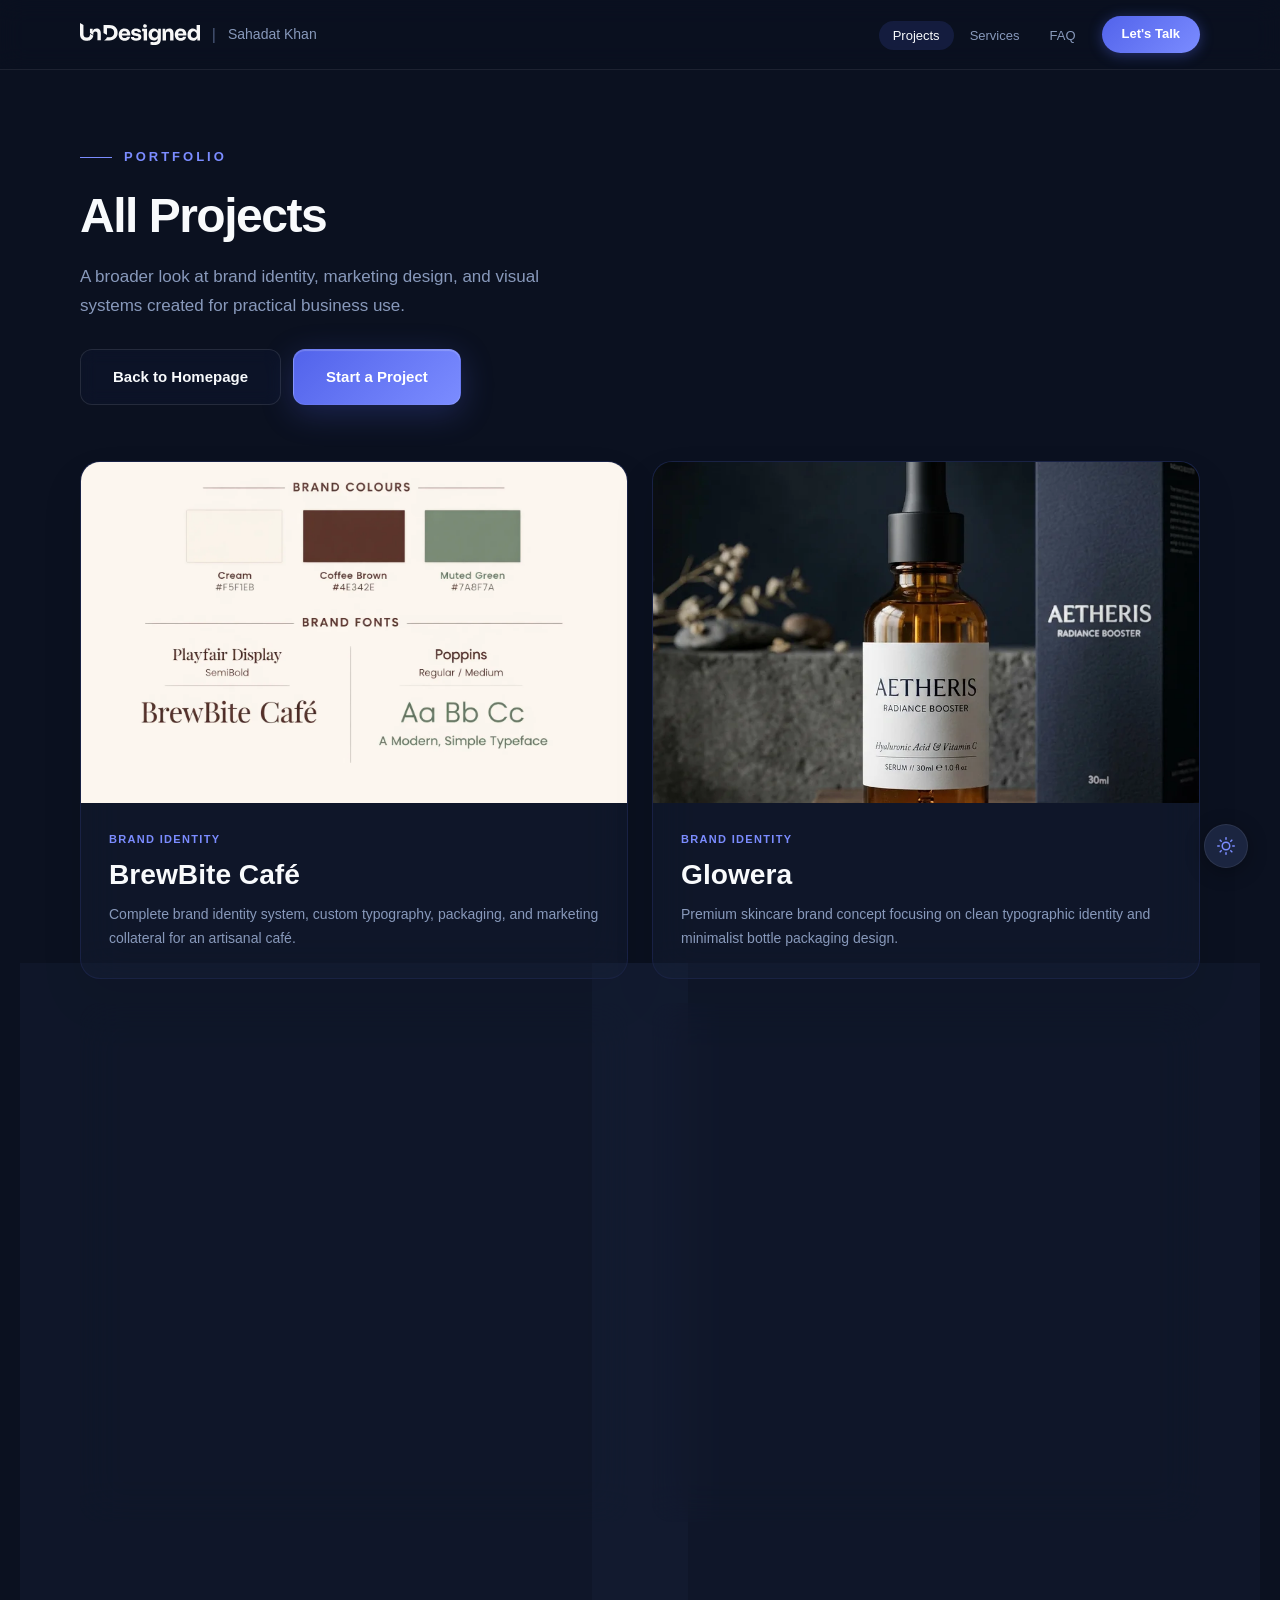
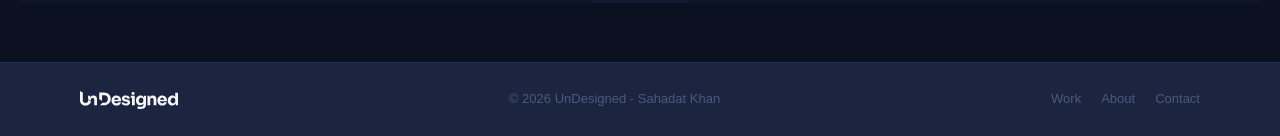
==== commit 99b30a66: "Add files via upload" ====
--- a/projects.html
+++ b/projects.html
@@ -9,8 +9,10 @@
     content="Selected brand identity, marketing design, and visual system projects by Sahadat Khan at UnDesigned." />
   <meta name="robots" content="index, follow" />
   <meta name="theme-color" content="#0b1120" />
-  <link rel="shortcut icon" href="assets/favicons/favicon.ico" type="image/x-icon" />
-  <link rel="icon" type="image/x-icon" href="assets/favicons/favicon.ico" />
+  <link rel="shortcut icon" href="favicon.ico" type="image/x-icon" />
+  <link rel="icon" type="image/x-icon" href="favicon.ico" />
+  <link rel="icon" type="image/png" sizes="32x32" href="assets/favicons/favicon-32x32.png" />
+  <link rel="icon" type="image/svg+xml" href="assets/favicons/favicon.svg" />
   <link rel="stylesheet" href="style.css" />
   <style>
     .projects-page {
@@ -97,8 +99,10 @@
   <nav class="navbar fullwidth" id="navbar">
     <div class="nav-inner" id="navInner">
       <a href="index.html" class="nav-logo">
-        <img src="assets/brand/UnDesigned Logo_wordmark lite.svg" alt="UnDesigned" class="nav-logo-wordmark logo-lite" />
-        <img src="assets/brand/UnDesigned Logo_wordmark dark.svg" alt="UnDesigned" class="nav-logo-wordmark logo-dark" />
+        <img src="assets/brand/UnDesigned Logo_wordmark lite.svg" alt="UnDesigned"
+          class="nav-logo-wordmark logo-lite" />
+        <img src="assets/brand/UnDesigned Logo_wordmark dark.svg" alt="UnDesigned"
+          class="nav-logo-wordmark logo-dark" />
         <span class="nav-logo-sep">|</span>
         <span class="nav-logo-name">Sahadat Khan</span>
       </a>
@@ -119,7 +123,8 @@
       <div class="projects-page-header reveal">
         <div class="section-label">Portfolio</div>
         <h1 class="section-title">All Projects</h1>
-        <p class="section-subtitle">A broader look at brand identity, marketing design, and visual systems created for practical business use.</p>
+        <p class="section-subtitle">A broader look at brand identity, marketing design, and visual systems created for
+          practical business use.</p>
         <div class="projects-page-actions">
           <a href="index.html#work" class="btn-secondary">Back to Homepage</a>
           <a href="index.html#contact" class="btn-primary">Start a Project</a>
@@ -148,4 +153,4 @@
   <script src="script.js"></script>
 </body>
 
-</html>
+</html>
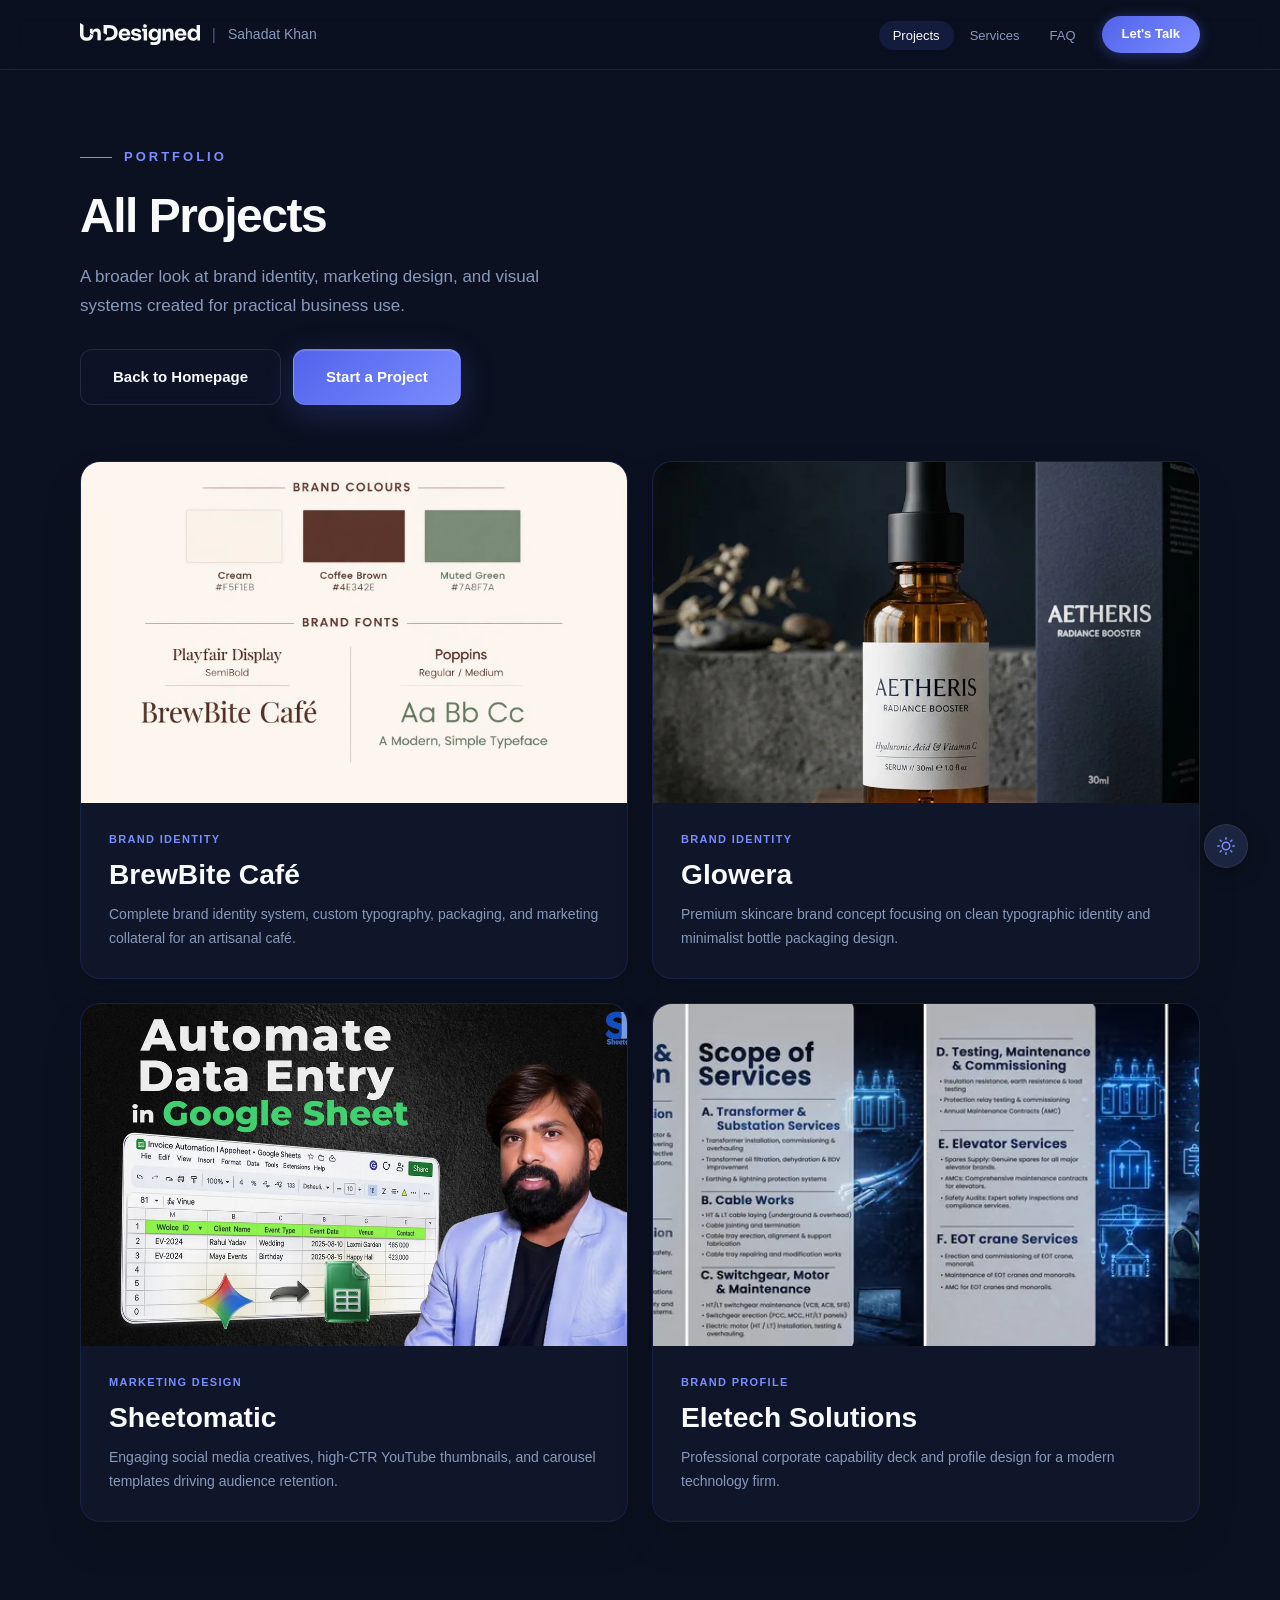
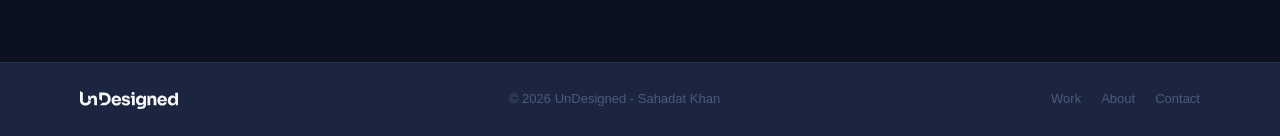
==== commit 66a66dd6: "Add files via upload" ====
--- a/projects.html
+++ b/projects.html
@@ -9,8 +9,8 @@
     content="Selected brand identity, marketing design, and visual system projects by Sahadat Khan at UnDesigned." />
   <meta name="robots" content="index, follow" />
   <meta name="theme-color" content="#0b1120" />
-  <link rel="shortcut icon" href="favicon.ico" type="image/x-icon" />
-  <link rel="icon" type="image/x-icon" href="favicon.ico" />
+  <link rel="shortcut icon" href="assets/favicons/favicon.ico" type="image/x-icon" />
+  <link rel="icon" type="image/x-icon" href="assets/favicons/favicon.ico" />
   <link rel="icon" type="image/png" sizes="32x32" href="assets/favicons/favicon-32x32.png" />
   <link rel="icon" type="image/svg+xml" href="assets/favicons/favicon.svg" />
   <link rel="stylesheet" href="style.css" />
@@ -153,4 +153,4 @@
   <script src="script.js"></script>
 </body>
 
-</html>+</html>
